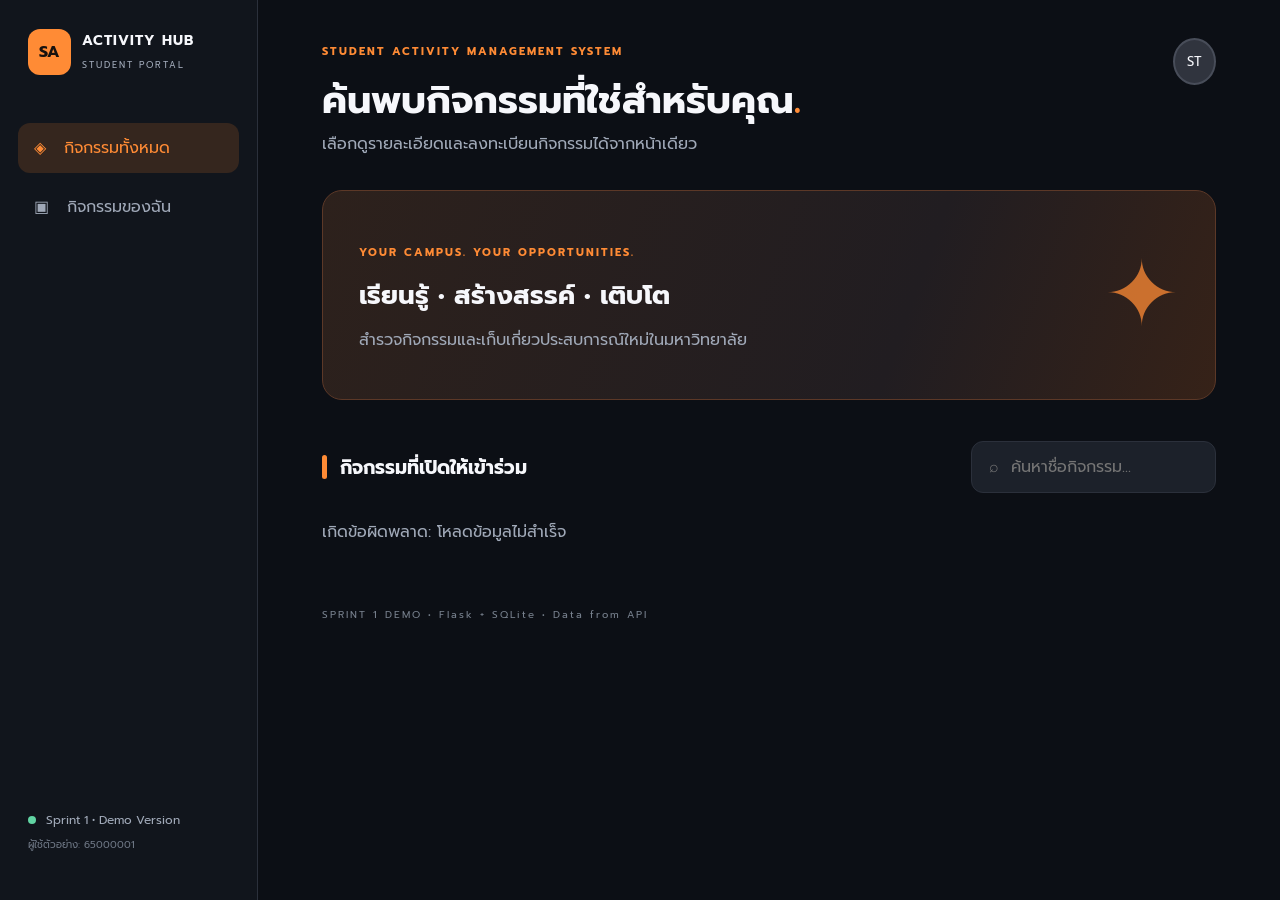
==== templates/index.html @ 56a92b9c "Update Files" ====
<!doctype html>
<html lang="th">
<head><meta charset="utf-8"><meta name="viewport" content="width=device-width, initial-scale=1">
<title>Student Activities | Sprint 1</title>
<link rel="stylesheet" href="/static/style.css"></head>
<body>
<div class="shell">
<aside class="sidebar">
  <div class="brand"><span class="mark">SA</span><div><b>ACTIVITY HUB</b><small>STUDENT PORTAL</small></div></div>
  <nav><button class="nav active" data-view="explore">◈ &nbsp; กิจกรรมทั้งหมด</button>
  <button class="nav" data-view="mine">▣ &nbsp; กิจกรรมของฉัน</button></nav>
  <div class="sidefoot"><span class="dot"></span> Sprint 1 • Demo Version<br><small>ผู้ใช้ตัวอย่าง: 65000001</small></div>
</aside>
<main class="main">
  <header><div><span class="eyebrow">STUDENT ACTIVITY MANAGEMENT SYSTEM</span>
  <h1 id="page-title">ค้นพบกิจกรรมที่ใช่สำหรับคุณ<span class="orange">.</span></h1>
  <p id="page-desc">เลือกดูรายละเอียดและลงทะเบียนกิจกรรมได้จากหน้าเดียว</p></div>
  <div class="avatar">ST</div></header>
  <section class="hero"><div><span class="eyebrow">YOUR CAMPUS. YOUR OPPORTUNITIES.</span>
  <h2>เรียนรู้ • สร้างสรรค์ • เติบโต</h2><p>สำรวจกิจกรรมและเก็บเกี่ยวประสบการณ์ใหม่ในมหาวิทยาลัย</p></div>
  <span class="heroicon">✦</span></section>
  <div class="toolbar"><div class="section-label"><span class="bar"></span><h2 id="section-title">กิจกรรมที่เปิดให้เข้าร่วม</h2></div>
  <input id="search" type="search" placeholder="⌕  ค้นหาชื่อกิจกรรม..." aria-label="ค้นหากิจกรรม"></div>
  <div id="status" role="status" aria-live="polite"></div>
  <div id="cards" class="cards"></div>
  <footer>SPRINT 1 DEMO • Flask + SQLite • Data from API</footer>
</main></div>
<dialog id="detail"><div class="dialogbody"><button id="close" class="close" aria-label="ปิด">×</button>
<span class="eyebrow">ACTIVITY DETAILS</span><h2 id="d-title"></h2>
<div class="meta" id="d-meta"></div><p id="d-desc"></p><p id="d-cap"></p>
<button id="register" class="primary">ลงทะเบียนกิจกรรม <span>→</span></button>
<p id="feedback" role="status" aria-live="polite"></p></div></dialog>
<script src="/static/app.js"></script></body></html>
---- static/style.css ----
@import url('https://fonts.googleapis.com/css2?family=Prompt:wght@400;500;600;700&display=swap');
:root{--bg:#0c0f15;--panel:#171b23;--border:#2b303b;--muted:#a0a9b8;--orange:#ff8b35;--white:#f6f7fb}
*{box-sizing:border-box}body{margin:0;background:var(--bg);color:var(--white);font-family:Prompt,'Segoe UI',sans-serif}
button,input{font:inherit}.shell{display:flex;min-height:100vh}.sidebar{width:258px;flex-shrink:0;border-right:1px solid var(--border);padding:29px 18px;display:flex;flex-direction:column;background:#11151c}.brand{display:flex;align-items:center;gap:11px;margin:0 10px 48px}.mark{background:var(--orange);color:#17120f;font-weight:700;padding:11px;border-radius:12px}.brand b{display:block;letter-spacing:1px;font-size:14px}.brand small{font-size:9px;letter-spacing:2px;color:var(--muted)}nav{display:grid;gap:9px}.nav{width:100%;border:0;text-align:left;padding:13px 16px;border-radius:12px;background:transparent;color:var(--muted);cursor:pointer}.nav.active,.nav:hover{background:#35261e;color:var(--orange)}.sidefoot{margin-top:auto;padding:15px 10px;font-size:12px;color:var(--muted);line-height:2}.sidefoot small{color:#6e7785}.dot{display:inline-block;background:#61d4a3;width:8px;height:8px;border-radius:50%;margin-right:6px}.main{max-width:1300px;min-width:0;flex:1;padding:38px 5vw}header{display:flex;align-items:flex-start;justify-content:space-between;gap:20px}h1{font-size:clamp(25px,3vw,38px);margin:12px 0 5px;line-height:1.4}.orange{color:var(--orange)}header p,.hero p{color:var(--muted);margin:0}.eyebrow{color:var(--orange);font-size:11px;letter-spacing:2px;font-weight:700}.avatar{background:#30343e;border:2px solid #484d59;border-radius:50%;padding:12px;font-size:13px}.hero{margin:34px 0 37px;padding:36px;background:linear-gradient(110deg,#2d211c,#211d21 65%,#362218);border:1px solid #5c3827;border-radius:20px;display:flex;justify-content:space-between;align-items:center}.hero h2{font-size:26px;margin:13px 0}.heroicon{font-size:90px;color:var(--orange);opacity:.75}.toolbar{display:flex;justify-content:space-between;align-items:center;gap:15px;margin-bottom:22px}.section-label{display:flex;gap:13px;align-items:center}.section-label h2{font-size:19px}.bar{width:5px;height:24px;border-radius:5px;background:var(--orange)}input{background:#1c212a;color:var(--white);border:1px solid var(--border);padding:13px 17px;border-radius:12px;min-width:240px;outline:none}input:focus{border-color:var(--orange)}.cards{display:grid;grid-template-columns:repeat(auto-fit,minmax(250px,1fr));gap:18px}.card{background:var(--panel);border:1px solid var(--border);border-radius:18px;overflow:hidden;display:flex;flex-direction:column}.art{height:125px;background:linear-gradient(135deg,#4b3023,#1f2530);display:flex;align-items:center;justify-content:center;color:var(--orange);font-size:56px}.cardcontent{padding:20px;display:flex;flex-direction:column;flex:1}.tag{display:inline-block;background:#3c2a1d;color:#ffb578;border-radius:7px;font-size:11px;padding:4px 9px;align-self:flex-start}.card h3{font-size:17px;line-height:1.5;margin:12px 0}.meta{font-size:12px;color:var(--muted);line-height:2}.card .action{margin-top:auto;padding-top:18px}.primary{background:var(--orange);border:0;border-radius:10px;color:#17120f;font-weight:700;padding:12px 16px;cursor:pointer;width:100%;display:flex;justify-content:space-between}.primary:hover{background:#ffa45e}.primary:disabled{opacity:.5;cursor:not-allowed}#status{color:var(--muted);margin:8px 0}footer{margin-top:55px;font-size:10px;letter-spacing:2px;color:#77808d}dialog{border:1px solid #5c3827;border-radius:20px;background:#1b1f27;color:var(--white);width:min(520px,92vw);padding:0}dialog::backdrop{background:#050608cf}.dialogbody{padding:28px;position:relative}.dialogbody h2{margin:15px 0}.dialogbody p{line-height:1.8;color:var(--muted)}.close{position:absolute;right:18px;top:14px;background:transparent;border:0;color:white;font-size:27px;cursor:pointer}#feedback{min-height:24px;color:#7ce1b1!important}@media(max-width:750px){.shell{display:block}.sidebar{width:100%;padding:16px;display:block}.brand{margin:0 0 12px}nav{display:flex}.sidefoot{display:none}.main{padding:25px 18px}.hero{padding:22px}.heroicon{display:none}.toolbar{display:block}input{width:100%;margin-bottom:15px}header .avatar{display:none}}
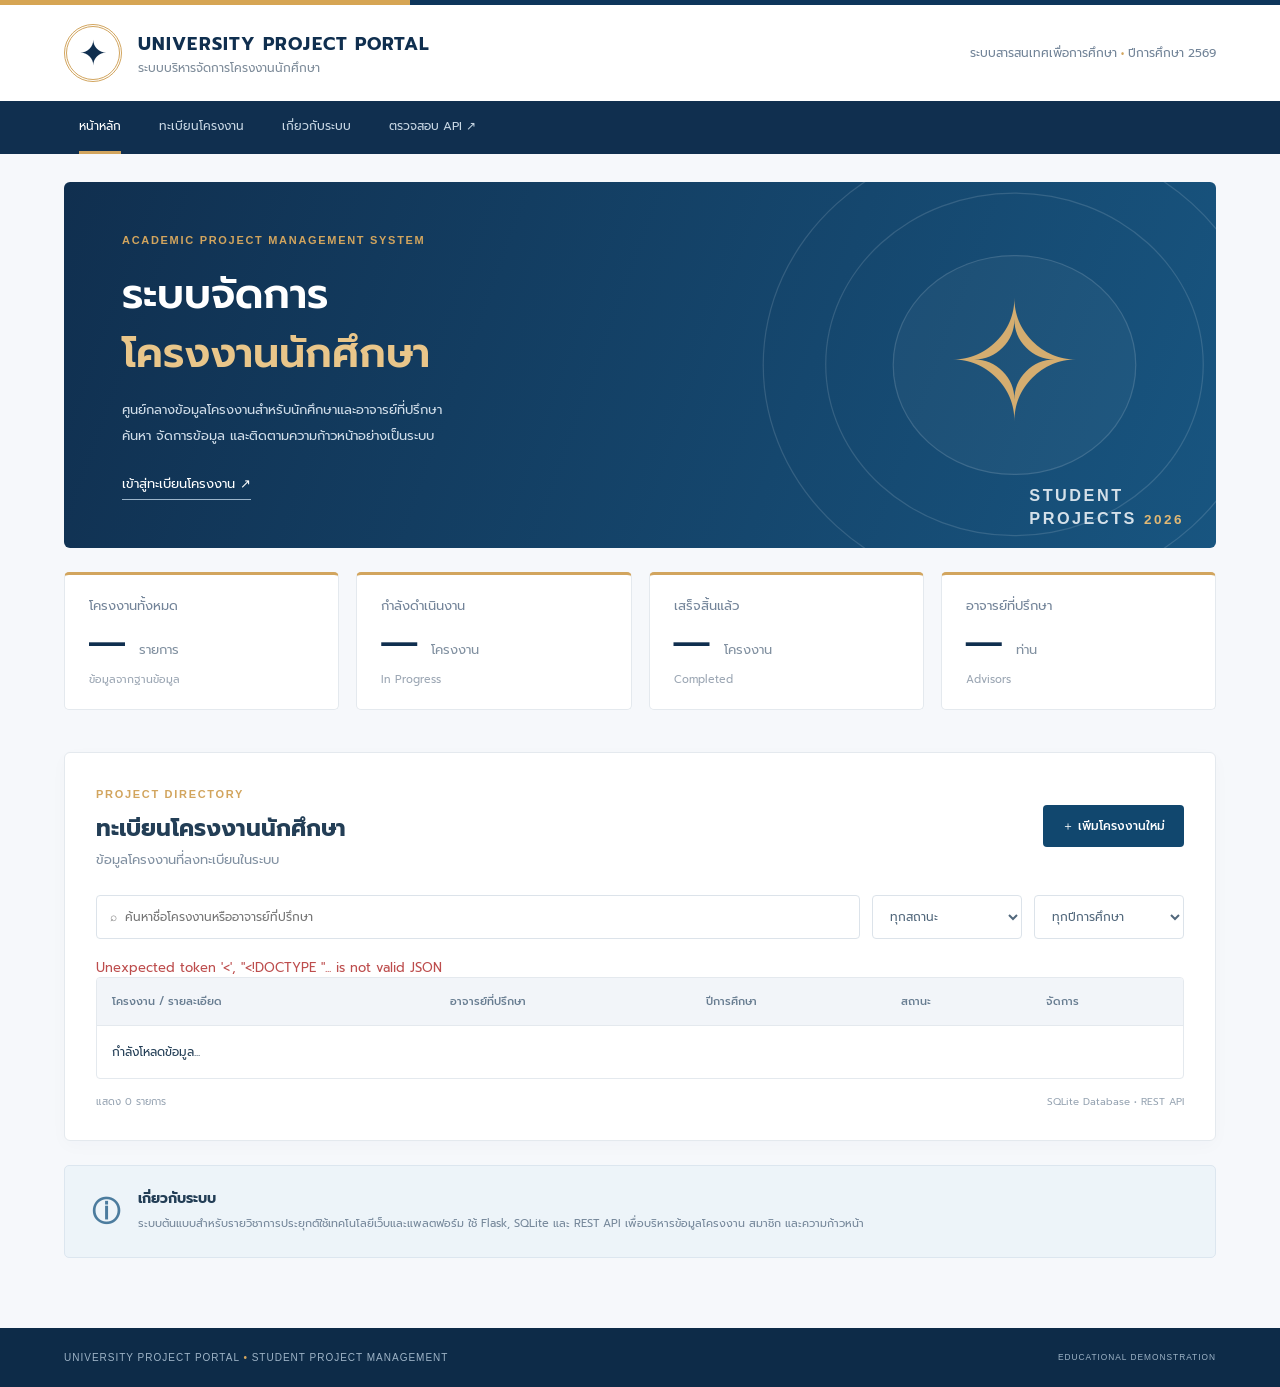
==== commit d855199b: "NewWebSite" ====
--- a/templates/index.html
+++ b/templates/index.html
@@ -1,33 +1 @@
-<!doctype html>
-<html lang="th">
-<head><meta charset="utf-8"><meta name="viewport" content="width=device-width, initial-scale=1">
-<title>Student Activities | Sprint 1</title>
-<link rel="stylesheet" href="/static/style.css"></head>
-<body>
-<div class="shell">
-<aside class="sidebar">
-  <div class="brand"><span class="mark">SA</span><div><b>ACTIVITY HUB</b><small>STUDENT PORTAL</small></div></div>
-  <nav><button class="nav active" data-view="explore">◈ &nbsp; กิจกรรมทั้งหมด</button>
-  <button class="nav" data-view="mine">▣ &nbsp; กิจกรรมของฉัน</button></nav>
-  <div class="sidefoot"><span class="dot"></span> Sprint 1 • Demo Version<br><small>ผู้ใช้ตัวอย่าง: 65000001</small></div>
-</aside>
-<main class="main">
-  <header><div><span class="eyebrow">STUDENT ACTIVITY MANAGEMENT SYSTEM</span>
-  <h1 id="page-title">ค้นพบกิจกรรมที่ใช่สำหรับคุณ<span class="orange">.</span></h1>
-  <p id="page-desc">เลือกดูรายละเอียดและลงทะเบียนกิจกรรมได้จากหน้าเดียว</p></div>
-  <div class="avatar">ST</div></header>
-  <section class="hero"><div><span class="eyebrow">YOUR CAMPUS. YOUR OPPORTUNITIES.</span>
-  <h2>เรียนรู้ • สร้างสรรค์ • เติบโต</h2><p>สำรวจกิจกรรมและเก็บเกี่ยวประสบการณ์ใหม่ในมหาวิทยาลัย</p></div>
-  <span class="heroicon">✦</span></section>
-  <div class="toolbar"><div class="section-label"><span class="bar"></span><h2 id="section-title">กิจกรรมที่เปิดให้เข้าร่วม</h2></div>
-  <input id="search" type="search" placeholder="⌕  ค้นหาชื่อกิจกรรม..." aria-label="ค้นหากิจกรรม"></div>
-  <div id="status" role="status" aria-live="polite"></div>
-  <div id="cards" class="cards"></div>
-  <footer>SPRINT 1 DEMO • Flask + SQLite • Data from API</footer>
-</main></div>
-<dialog id="detail"><div class="dialogbody"><button id="close" class="close" aria-label="ปิด">×</button>
-<span class="eyebrow">ACTIVITY DETAILS</span><h2 id="d-title"></h2>
-<div class="meta" id="d-meta"></div><p id="d-desc"></p><p id="d-cap"></p>
-<button id="register" class="primary">ลงทะเบียนกิจกรรม <span>→</span></button>
-<p id="feedback" role="status" aria-live="polite"></p></div></dialog>
-<script src="/static/app.js"></script></body></html>
+<!doctype html><html lang="th"><head><meta charset="utf-8"><meta name="viewport" content="width=device-width,initial-scale=1"><title>University Project Portal | ระบบจัดการโครงงานนักศึกษา</title><link rel="stylesheet" href="/static/style.css"></head><body><div class="goldline"></div><header><div class="logo">✦</div><div class="identity"><strong>UNIVERSITY PROJECT PORTAL</strong><span>ระบบบริหารจัดการโครงงานนักศึกษา</span></div><div class="academic">ระบบสารสนเทศเพื่อการศึกษา <b>•</b> ปีการศึกษา 2569</div></header><nav><div><a href="#home">หน้าหลัก</a><a href="#projects">ทะเบียนโครงงาน</a><a href="#about">เกี่ยวกับระบบ</a><a href="/api/health" target="_blank">ตรวจสอบ API ↗</a></div></nav><main id="home"><section class="hero"><div><span class="eyebrow">ACADEMIC PROJECT MANAGEMENT SYSTEM</span><h1>ระบบจัดการ<br><em>โครงงานนักศึกษา</em></h1><p>ศูนย์กลางข้อมูลโครงงานสำหรับนักศึกษาและอาจารย์ที่ปรึกษา<br>ค้นหา จัดการข้อมูล และติดตามความก้าวหน้าอย่างเป็นระบบ</p><a href="#projects">เข้าสู่ทะเบียนโครงงาน ↗</a></div><div class="heroart"><span>✧</span><div>STUDENT<br>PROJECTS <small>2026</small></div></div></section><section class="stats"><article><label>โครงงานทั้งหมด</label><div><strong id="total">—</strong> รายการ</div><small>ข้อมูลจากฐานข้อมูล</small></article><article><label>กำลังดำเนินงาน</label><div><strong id="ongoing">—</strong> โครงงาน</div><small>In Progress</small></article><article><label>เสร็จสิ้นแล้ว</label><div><strong id="completed">—</strong> โครงงาน</div><small>Completed</small></article><article><label>อาจารย์ที่ปรึกษา</label><div><strong id="advisorsCount">—</strong> ท่าน</div><small>Advisors</small></article></section><section class="panel" id="projects"><div class="panelhead"><div><span class="sectionlabel">PROJECT DIRECTORY</span><h2>ทะเบียนโครงงานนักศึกษา</h2><p>ข้อมูลโครงงานที่ลงทะเบียนในระบบ</p></div><button class="primary" id="addBtn">＋ เพิ่มโครงงานใหม่</button></div><div class="filters"><input id="search" placeholder="⌕  ค้นหาชื่อโครงงานหรืออาจารย์ที่ปรึกษา"><select id="filter"><option value="">ทุกสถานะ</option><option value="planning">กำลังวางแผน</option><option value="in_progress">กำลังดำเนินงาน</option><option value="completed">เสร็จสิ้น</option></select><select id="yearFilter"><option value="">ทุกปีการศึกษา</option></select></div><div id="notice" role="status"></div><div class="tablebox"><table><thead><tr><th>โครงงาน / รายละเอียด</th><th>อาจารย์ที่ปรึกษา</th><th>ปีการศึกษา</th><th>สถานะ</th><th>จัดการ</th></tr></thead><tbody id="rows"><tr><td colspan="5">กำลังโหลดข้อมูล...</td></tr></tbody></table></div><div class="tablefoot"><span id="count">แสดง 0 รายการ</span><span>SQLite Database • REST API</span></div></section><section class="about" id="about"><b>ⓘ</b><div><h3>เกี่ยวกับระบบ</h3><p>ระบบต้นแบบสำหรับรายวิชาการประยุกต์ใช้เทคโนโลยีเว็บและแพลตฟอร์ม ใช้ Flask, SQLite และ REST API เพื่อบริหารข้อมูลโครงงาน สมาชิก และความก้าวหน้า</p></div></section></main><footer>UNIVERSITY PROJECT PORTAL <span>•</span> STUDENT PROJECT MANAGEMENT <small>EDUCATIONAL DEMONSTRATION</small></footer><dialog id="editor"><form id="form"><div class="modalhead"><div><span class="sectionlabel">PROJECT INFORMATION</span><h2 id="formTitle">เพิ่มโครงงานใหม่</h2></div><button type="button" id="close" class="close">×</button></div><label>ชื่อโครงงาน *<input id="title" required maxlength="150"></label><label>รายละเอียดโครงงาน<textarea id="description" rows="3" maxlength="2000"></textarea></label><div class="two"><label>อาจารย์ที่ปรึกษา *<select id="advisor" required></select></label><label>ปีการศึกษา<input type="number" id="year" min="2500" max="2700" value="2569" required></label></div><label>สถานะโครงงาน<select id="status"><option value="planning">กำลังวางแผน</option><option value="in_progress">กำลังดำเนินงาน</option><option value="completed">เสร็จสิ้น</option></select></label><p id="formError" role="alert"></p><div class="buttons"><button type="button" id="cancel" class="secondary">ยกเลิก</button><button class="primary" type="submit">บันทึกข้อมูล →</button></div></form></dialog><dialog id="details"><div class="modalhead"><div><span class="sectionlabel">PROJECT DETAILS</span><h2 id="detailTitle">รายละเอียดโครงงาน</h2></div><button class="close" id="detailClose">×</button></div><div id="detailContent"></div></dialog><script src="/static/app.js"></script></body></html>
--- a/static/style.css
+++ b/static/style.css
@@ -1,4 +1 @@
-@import url('https://fonts.googleapis.com/css2?family=Prompt:wght@400;500;600;700&display=swap');
-:root{--bg:#0c0f15;--panel:#171b23;--border:#2b303b;--muted:#a0a9b8;--orange:#ff8b35;--white:#f6f7fb}
-*{box-sizing:border-box}body{margin:0;background:var(--bg);color:var(--white);font-family:Prompt,'Segoe UI',sans-serif}
-button,input{font:inherit}.shell{display:flex;min-height:100vh}.sidebar{width:258px;flex-shrink:0;border-right:1px solid var(--border);padding:29px 18px;display:flex;flex-direction:column;background:#11151c}.brand{display:flex;align-items:center;gap:11px;margin:0 10px 48px}.mark{background:var(--orange);color:#17120f;font-weight:700;padding:11px;border-radius:12px}.brand b{display:block;letter-spacing:1px;font-size:14px}.brand small{font-size:9px;letter-spacing:2px;color:var(--muted)}nav{display:grid;gap:9px}.nav{width:100%;border:0;text-align:left;padding:13px 16px;border-radius:12px;background:transparent;color:var(--muted);cursor:pointer}.nav.active,.nav:hover{background:#35261e;color:var(--orange)}.sidefoot{margin-top:auto;padding:15px 10px;font-size:12px;color:var(--muted);line-height:2}.sidefoot small{color:#6e7785}.dot{display:inline-block;background:#61d4a3;width:8px;height:8px;border-radius:50%;margin-right:6px}.main{max-width:1300px;min-width:0;flex:1;padding:38px 5vw}header{display:flex;align-items:flex-start;justify-content:space-between;gap:20px}h1{font-size:clamp(25px,3vw,38px);margin:12px 0 5px;line-height:1.4}.orange{color:var(--orange)}header p,.hero p{color:var(--muted);margin:0}.eyebrow{color:var(--orange);font-size:11px;letter-spacing:2px;font-weight:700}.avatar{background:#30343e;border:2px solid #484d59;border-radius:50%;padding:12px;font-size:13px}.hero{margin:34px 0 37px;padding:36px;background:linear-gradient(110deg,#2d211c,#211d21 65%,#362218);border:1px solid #5c3827;border-radius:20px;display:flex;justify-content:space-between;align-items:center}.hero h2{font-size:26px;margin:13px 0}.heroicon{font-size:90px;color:var(--orange);opacity:.75}.toolbar{display:flex;justify-content:space-between;align-items:center;gap:15px;margin-bottom:22px}.section-label{display:flex;gap:13px;align-items:center}.section-label h2{font-size:19px}.bar{width:5px;height:24px;border-radius:5px;background:var(--orange)}input{background:#1c212a;color:var(--white);border:1px solid var(--border);padding:13px 17px;border-radius:12px;min-width:240px;outline:none}input:focus{border-color:var(--orange)}.cards{display:grid;grid-template-columns:repeat(auto-fit,minmax(250px,1fr));gap:18px}.card{background:var(--panel);border:1px solid var(--border);border-radius:18px;overflow:hidden;display:flex;flex-direction:column}.art{height:125px;background:linear-gradient(135deg,#4b3023,#1f2530);display:flex;align-items:center;justify-content:center;color:var(--orange);font-size:56px}.cardcontent{padding:20px;display:flex;flex-direction:column;flex:1}.tag{display:inline-block;background:#3c2a1d;color:#ffb578;border-radius:7px;font-size:11px;padding:4px 9px;align-self:flex-start}.card h3{font-size:17px;line-height:1.5;margin:12px 0}.meta{font-size:12px;color:var(--muted);line-height:2}.card .action{margin-top:auto;padding-top:18px}.primary{background:var(--orange);border:0;border-radius:10px;color:#17120f;font-weight:700;padding:12px 16px;cursor:pointer;width:100%;display:flex;justify-content:space-between}.primary:hover{background:#ffa45e}.primary:disabled{opacity:.5;cursor:not-allowed}#status{color:var(--muted);margin:8px 0}footer{margin-top:55px;font-size:10px;letter-spacing:2px;color:#77808d}dialog{border:1px solid #5c3827;border-radius:20px;background:#1b1f27;color:var(--white);width:min(520px,92vw);padding:0}dialog::backdrop{background:#050608cf}.dialogbody{padding:28px;position:relative}.dialogbody h2{margin:15px 0}.dialogbody p{line-height:1.8;color:var(--muted)}.close{position:absolute;right:18px;top:14px;background:transparent;border:0;color:white;font-size:27px;cursor:pointer}#feedback{min-height:24px;color:#7ce1b1!important}@media(max-width:750px){.shell{display:block}.sidebar{width:100%;padding:16px;display:block}.brand{margin:0 0 12px}nav{display:flex}.sidefoot{display:none}.main{padding:25px 18px}.hero{padding:22px}.heroicon{display:none}.toolbar{display:block}input{width:100%;margin-bottom:15px}header .avatar{display:none}}
+@import url('https://fonts.googleapis.com/css2?family=Prompt:wght@300;400;500;600;700&display=swap');:root{--navy:#102f4f;--blue:#174a73;--gold:#d2a55e;--text:#233e56;--muted:#8190a1;--line:#e4e9ee}*{box-sizing:border-box}html{scroll-behavior:smooth}body{margin:0;background:#f6f8fb;color:var(--text);font:13px Prompt,'Segoe UI',sans-serif}.goldline{height:5px;background:linear-gradient(90deg,#d6a554 32%,#0e365b 32%)}header{height:96px;background:#fff;display:flex;align-items:center;padding:0 max(5vw,calc((100vw - 1250px)/2));gap:16px}.logo{width:58px;height:58px;flex-shrink:0;border:3px double var(--gold);border-radius:50%;display:grid;place-items:center;font:34px Georgia;color:var(--navy)}.identity strong{font-size:18px;letter-spacing:1.1px;color:var(--navy);display:block}.identity span{color:#7d8b99;font-size:12px}.academic{margin-left:auto;color:#718397;font-size:12px}.academic b{color:var(--gold)}nav{background:var(--navy)}nav>div{max-width:1250px;margin:auto;display:flex;gap:38px}nav a{color:#c8d7e4;text-decoration:none;padding:16px 0;font-size:12px}nav a:first-child{border-bottom:3px solid var(--gold);color:white}main{max-width:1250px;margin:28px auto 70px}.hero{min-height:326px;background:linear-gradient(110deg,#102f4f,#185580);border-radius:6px;color:#fff;display:flex;justify-content:space-between;overflow:hidden}.hero>div:first-child{padding:48px 58px;z-index:1}.eyebrow,.sectionlabel{font:600 11px Arial;letter-spacing:1.7px;color:var(--gold)}h1{font-size:41px;line-height:1.45;margin:16px 0 10px;font-weight:600}h1 em{color:#e9c68a;font-style:normal}.hero p{line-height:2;color:#d1deea}.hero a{color:white;text-decoration:none;border-bottom:1px solid #9bb4ca;padding-bottom:6px;display:inline-block;margin-top:12px}.heroart{position:relative;width:35%;border-radius:50%;border:1px solid #ffffff22;transform:scale(1.25);display:grid;place-items:center}.heroart:before,.heroart:after{content:'';position:absolute;border:1px solid #ffffff22;border-radius:50%;width:75%;height:75%}.heroart:after{width:48%;height:48%;background:#ffffff09}.heroart>span{font-size:130px;color:#d4ad70;z-index:1}.heroart>div{position:absolute;bottom:50px;right:65px;font:600 13px/1.4 Arial;letter-spacing:2px;color:#d4e0e9}.heroart small{color:#e0b875}.stats{display:grid;grid-template-columns:repeat(4,1fr);gap:17px;margin:24px 0 42px}.stats article{background:#fff;border:1px solid var(--line);border-top:3px solid var(--gold);border-radius:5px;padding:21px 24px}.stats label{color:#738499}.stats article div{margin:6px 0;color:#8190a0}.stats strong{font:600 36px Arial;color:var(--navy);margin-right:9px}.stats small{color:#9ba6b3}.panel{background:#fff;border:1px solid var(--line);border-radius:6px;padding:31px;box-shadow:0 5px 18px #15345306}.panelhead{display:flex;justify-content:space-between;align-items:center;margin-bottom:26px}.panelhead h2{font-size:23px;margin:8px 0 4px}.panelhead p{color:var(--muted);margin:0}.primary,.secondary{border:0;border-radius:4px;padding:12px 19px;font:500 12px Prompt;cursor:pointer}.primary{background:#11476e;color:white}.primary:hover{background:#1a628f}.secondary{background:#eff2f6;color:#3d5469}.filters{display:flex;gap:12px;margin-bottom:19px}.filters input,.filters select{border:1px solid #dce3ea;background:#fff;border-radius:4px;padding:11px 13px;font:12px Prompt;color:#52687c}.filters input{flex:1}.filters select{min-width:150px}.tablebox{overflow:auto;border:1px solid var(--line);border-radius:4px}table{width:100%;min-width:810px;border-collapse:collapse;text-align:left}th{background:#f2f5f9;color:#687d91;font-weight:500;font-size:11px;padding:15px;border-bottom:1px solid var(--line)}td{padding:17px 15px;border-bottom:1px solid #edf0f4;font-size:12px}tr:last-child td{border-bottom:0}.project-title{font-weight:600;color:#15486e;font-size:13px}.desc{color:#8b9aab;font-size:11px;max-width:360px;white-space:nowrap;overflow:hidden;text-overflow:ellipsis}.pill{display:inline-block;border-radius:3px;padding:6px 10px;font-size:11px;white-space:nowrap}.pill.planning{background:#fdf2df;color:#a47424}.pill.in_progress{background:#e9f2fb;color:#21689c}.pill.completed{background:#e8f6ed;color:#2b8b61}.action{border:0;background:none;color:#236a9b;cursor:pointer;font:11px Prompt;padding:4px}.action.danger{color:#b65b59}.tablefoot{display:flex;justify-content:space-between;color:#98a5b3;font-size:10px;margin-top:15px}.about{margin-top:24px;background:#edf4f9;border:1px solid #dce6ef;border-radius:5px;padding:22px 27px;display:flex;gap:18px;align-items:center}.about>b{font-size:28px;color:#4c7c9e}.about h3{margin:0;font-size:14px}.about p{color:#75879a;line-height:1.9;font-size:11px;margin:5px 0 0}footer{background:#0d2b48;color:#9eb4c7;padding:24px max(5vw,calc((100vw - 1250px)/2));font:10px Arial;letter-spacing:1px}footer span{color:var(--gold)}footer small{float:right}dialog{border:0;border-radius:7px;padding:30px;width:min(590px,94vw);max-height:90vh;color:var(--text);font:13px Prompt;box-shadow:0 30px 100px #071a2b66}dialog::backdrop{background:#0c263eaa}.modalhead{display:flex;justify-content:space-between;align-items:start}.modalhead h2{margin:8px 0 20px}.close{border:0;background:none;color:#7e8b98;font-size:28px;cursor:pointer}form label{display:block;margin:12px 0;color:#53677a;font-size:12px}form input,form textarea,form select{display:block;width:100%;margin-top:7px;border:1px solid #dce3ea;border-radius:4px;padding:11px;font:12px Prompt;color:#253c52;background:#fff}.two{display:grid;grid-template-columns:1fr 1fr;gap:15px}.buttons{display:flex;justify-content:end;gap:10px;margin-top:22px}#notice,#formError{color:#bd4d4d}.detailrow{border-bottom:1px solid #e9edf1;padding:10px 0}.detailrow b{display:block;color:#17476c}.bar{height:9px;background:#e8edf3;border-radius:10px;overflow:hidden;margin:8px 0}.bar span{display:block;height:100%;background:#d5a65b}@media(max-width:1320px){main{margin:28px 5vw 70px}nav>div{padding:0 5vw}}@media(max-width:800px){header{padding:16px 5vw;height:auto}.academic{display:none}.identity strong{font-size:12px}nav>div{gap:18px;overflow:auto}nav a{white-space:nowrap}.hero>div:first-child{padding:32px 24px}.heroart{display:none}h1{font-size:30px}.stats{grid-template-columns:repeat(2,1fr);gap:10px}.stats article{padding:15px}.panel{padding:18px}.panelhead{display:block}.panelhead button{margin-top:15px}.filters{flex-wrap:wrap}.filters input{flex-basis:100%}.filters select{flex:1}.two{grid-template-columns:1fr}footer small{display:none}}@media(max-width:430px){.filters select{min-width:0}.hero p br{display:none}}
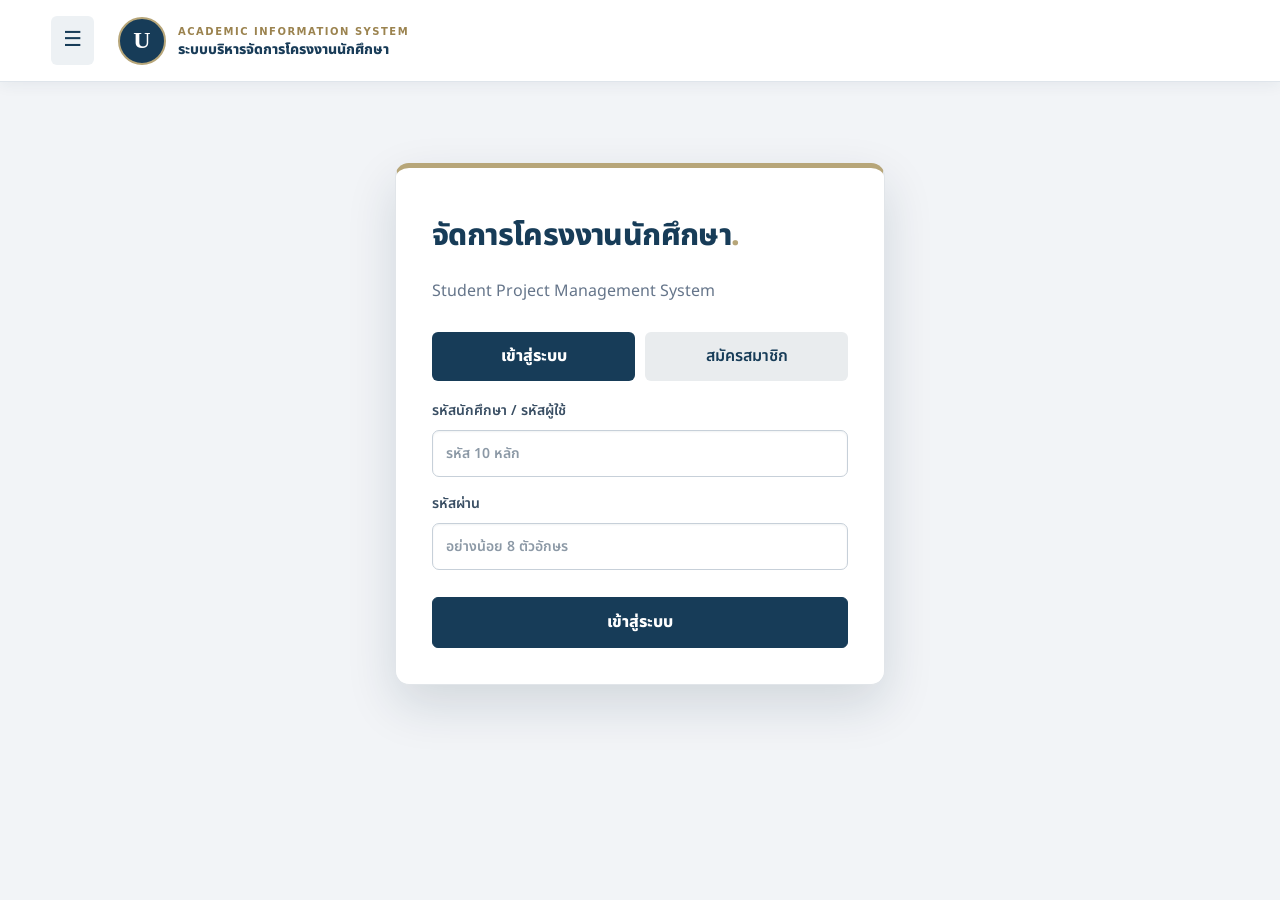
==== commit d9d9ffc6: "Update University Project Portal" ====
--- a/templates/index.html
+++ b/templates/index.html
@@ -1 +1,18 @@
-<!doctype html><html lang="th"><head><meta charset="utf-8"><meta name="viewport" content="width=device-width,initial-scale=1"><title>University Project Portal | ระบบจัดการโครงงานนักศึกษา</title><link rel="stylesheet" href="/static/style.css"></head><body><div class="goldline"></div><header><div class="logo">✦</div><div class="identity"><strong>UNIVERSITY PROJECT PORTAL</strong><span>ระบบบริหารจัดการโครงงานนักศึกษา</span></div><div class="academic">ระบบสารสนเทศเพื่อการศึกษา <b>•</b> ปีการศึกษา 2569</div></header><nav><div><a href="#home">หน้าหลัก</a><a href="#projects">ทะเบียนโครงงาน</a><a href="#about">เกี่ยวกับระบบ</a><a href="/api/health" target="_blank">ตรวจสอบ API ↗</a></div></nav><main id="home"><section class="hero"><div><span class="eyebrow">ACADEMIC PROJECT MANAGEMENT SYSTEM</span><h1>ระบบจัดการ<br><em>โครงงานนักศึกษา</em></h1><p>ศูนย์กลางข้อมูลโครงงานสำหรับนักศึกษาและอาจารย์ที่ปรึกษา<br>ค้นหา จัดการข้อมูล และติดตามความก้าวหน้าอย่างเป็นระบบ</p><a href="#projects">เข้าสู่ทะเบียนโครงงาน ↗</a></div><div class="heroart"><span>✧</span><div>STUDENT<br>PROJECTS <small>2026</small></div></div></section><section class="stats"><article><label>โครงงานทั้งหมด</label><div><strong id="total">—</strong> รายการ</div><small>ข้อมูลจากฐานข้อมูล</small></article><article><label>กำลังดำเนินงาน</label><div><strong id="ongoing">—</strong> โครงงาน</div><small>In Progress</small></article><article><label>เสร็จสิ้นแล้ว</label><div><strong id="completed">—</strong> โครงงาน</div><small>Completed</small></article><article><label>อาจารย์ที่ปรึกษา</label><div><strong id="advisorsCount">—</strong> ท่าน</div><small>Advisors</small></article></section><section class="panel" id="projects"><div class="panelhead"><div><span class="sectionlabel">PROJECT DIRECTORY</span><h2>ทะเบียนโครงงานนักศึกษา</h2><p>ข้อมูลโครงงานที่ลงทะเบียนในระบบ</p></div><button class="primary" id="addBtn">＋ เพิ่มโครงงานใหม่</button></div><div class="filters"><input id="search" placeholder="⌕  ค้นหาชื่อโครงงานหรืออาจารย์ที่ปรึกษา"><select id="filter"><option value="">ทุกสถานะ</option><option value="planning">กำลังวางแผน</option><option value="in_progress">กำลังดำเนินงาน</option><option value="completed">เสร็จสิ้น</option></select><select id="yearFilter"><option value="">ทุกปีการศึกษา</option></select></div><div id="notice" role="status"></div><div class="tablebox"><table><thead><tr><th>โครงงาน / รายละเอียด</th><th>อาจารย์ที่ปรึกษา</th><th>ปีการศึกษา</th><th>สถานะ</th><th>จัดการ</th></tr></thead><tbody id="rows"><tr><td colspan="5">กำลังโหลดข้อมูล...</td></tr></tbody></table></div><div class="tablefoot"><span id="count">แสดง 0 รายการ</span><span>SQLite Database • REST API</span></div></section><section class="about" id="about"><b>ⓘ</b><div><h3>เกี่ยวกับระบบ</h3><p>ระบบต้นแบบสำหรับรายวิชาการประยุกต์ใช้เทคโนโลยีเว็บและแพลตฟอร์ม ใช้ Flask, SQLite และ REST API เพื่อบริหารข้อมูลโครงงาน สมาชิก และความก้าวหน้า</p></div></section></main><footer>UNIVERSITY PROJECT PORTAL <span>•</span> STUDENT PROJECT MANAGEMENT <small>EDUCATIONAL DEMONSTRATION</small></footer><dialog id="editor"><form id="form"><div class="modalhead"><div><span class="sectionlabel">PROJECT INFORMATION</span><h2 id="formTitle">เพิ่มโครงงานใหม่</h2></div><button type="button" id="close" class="close">×</button></div><label>ชื่อโครงงาน *<input id="title" required maxlength="150"></label><label>รายละเอียดโครงงาน<textarea id="description" rows="3" maxlength="2000"></textarea></label><div class="two"><label>อาจารย์ที่ปรึกษา *<select id="advisor" required></select></label><label>ปีการศึกษา<input type="number" id="year" min="2500" max="2700" value="2569" required></label></div><label>สถานะโครงงาน<select id="status"><option value="planning">กำลังวางแผน</option><option value="in_progress">กำลังดำเนินงาน</option><option value="completed">เสร็จสิ้น</option></select></label><p id="formError" role="alert"></p><div class="buttons"><button type="button" id="cancel" class="secondary">ยกเลิก</button><button class="primary" type="submit">บันทึกข้อมูล →</button></div></form></dialog><dialog id="details"><div class="modalhead"><div><span class="sectionlabel">PROJECT DETAILS</span><h2 id="detailTitle">รายละเอียดโครงงาน</h2></div><button class="close" id="detailClose">×</button></div><div id="detailContent"></div></dialog><script src="/static/app.js"></script></body></html>
+<!doctype html><html lang="th"><head><meta charset="utf-8"><meta name="viewport" content="width=device-width,initial-scale=1"><title>University Project Portal | ระบบจัดการโครงงานนักศึกษา</title><link rel="stylesheet" href="/static/style.css"><link rel="stylesheet" href="/static/university-theme.css"><link rel="stylesheet" href="/static/institutional-v4.css"><link rel="stylesheet" href="/static/campus-v5.css"><link rel="stylesheet" href="/static/portal-v6.css"></head><body>
+<aside class="uni-sidebar"><div class="side-identity"><div class="side-seal">U</div><div><strong>UNIVERSITY</strong><small>PROJECT PORTAL</small></div></div><div class="side-label">MAIN MENU</div><a href="#dashboard" data-view="dashboard" class="side-nav active">▦ <span>แดชบอร์ด</span></a><a href="#projects" data-view="projects" class="side-nav">▤ <span>รายการโครงงาน</span></a><a href="#historyPage" data-view="history" class="side-nav">◷ <span>ประวัติการดำเนินงาน</span></a><button class="side-nav" onclick="openChat()">✉ <span>ศูนย์ข้อความ</span></button><a href="#announcements" data-view="announcements" class="side-nav">◈ <span>ประกาศมหาวิทยาลัย</span></a><div class="side-label">ACADEMIC SERVICES</div><a href="#dashboard" data-view="dashboard" class="side-nav">▥ <span>สถิติโครงงาน</span></a><a href="#dashboard" data-view="dashboard" class="side-nav">▦ <span>ข้อมูลตามปีการศึกษา</span></a><a id="sideAdminLink" href="/admin" class="side-nav" hidden>⚙ <span>ระบบหลังบ้าน</span></a><div class="side-footer">STUDENT PROJECT MANAGEMENT<br>ACADEMIC INFORMATION SYSTEM</div></aside><header><button class="sidebar-toggle" type="button" aria-label="เปิดปิดเมนู" onclick="document.body.classList.toggle('sidebar-collapsed')">☰</button><div class="brand"><span class="university-logo" aria-hidden="true">U</span><span><small>ACADEMIC INFORMATION SYSTEM</small><br>ระบบบริหารจัดการโครงงานนักศึกษา</span></div><nav class="topnav"><a href="#workspace">แดชบอร์ด</a><a href="#projectList">โครงงาน</a><a href="#history">ประวัติ</a><button class="ghost" onclick="openChat()">✉ ติดต่ออาจารย์ / ผู้ดูแล</button></nav><div class="header-actions"><a id="adminQuickLink" class="admin-quick-link" href="/admin" hidden>⚙ เข้าสู่ระบบหลังบ้าน</a><div id="who"></div></div></header>
+<main>
+<section id="auth" class="auth"><div class="panel"><h1>จัดการโครงงานนักศึกษา<span class="accent">.</span></h1><p class="muted">Student Project Management System</p><div class="tabs"><button id="tabLogin" class="active" onclick="authMode('login')">เข้าสู่ระบบ</button><button id="tabRegister" onclick="authMode('register')">สมัครสมาชิก</button></div><form id="authForm"><label>รหัสนักศึกษา / รหัสผู้ใช้<input id="sid" required maxlength="10" inputmode="numeric" placeholder="รหัส 10 หลัก"></label><label id="nameWrap" hidden>ชื่อ-นามสกุล<input id="name" maxlength="100" placeholder="ชื่อสำหรับแสดงในระบบ"></label><label>รหัสผ่าน<input id="password" type="password" minlength="8" required placeholder="อย่างน้อย 8 ตัวอักษร"></label><button class="primary full" id="authSubmit">เข้าสู่ระบบ</button></form></div></section>
+<section id="workspace" hidden>
+<section id="dashboard" class="view-page"><div class="campus-hero"><div class="campus-hero-inner"><small>UNIVERSITY STUDENT SERVICES</small><h1>ยินดีต้อนรับสู่ระบบโครงงาน</h1><p>ศูนย์กลางการบริหารจัดการโครงงานและติดตามความก้าวหน้าทางวิชาการ</p><button class="hero-button" type="button" onclick="navigate('projects')">ดูรายการโครงงาน →</button></div></div><div class="view-title"><h2>ประกาศและข่าวสารล่าสุด</h2><button class="ghost" onclick="navigate('announcements')">ดูประกาศทั้งหมด</button></div><div id="announcementPreview" class="announcement-grid"></div></section>
+<section id="announcements" class="view-page" hidden><div class="page-heading"><small>ACADEMIC NEWS & ANNOUNCEMENTS</small><h1>ประกาศและข่าวสาร</h1><p>ติดตามข่าวประชาสัมพันธ์และการแจ้งปรับปรุงระบบจากผู้ดูแล</p></div><div id="announcementList" class="announcement-grid"></div></section>
+<section id="projects" class="view-page" hidden><div class="campus-banner"><span>ACADEMIC SERVICES · UNIVERSITY PORTAL</span><span>ระบบสารสนเทศเพื่อการบริหารจัดการและติดตามโครงงานนักศึกษา</span></div>
+<div class="hero"><div><p class="eyebrow">UNIVERSITY PROJECT MANAGEMENT</p><h1>ภาพรวมโครงงาน</h1><p class="muted">ติดตามสถานะ จัดการอาจารย์ที่ปรึกษา และตรวจสอบประวัติ</p></div><button id="newBtn" class="primary" onclick="openProject()" hidden>+ เพิ่มโครงงาน</button></div>
+<div class="metrics"><div class="metric"><span>โครงงานทั้งหมด</span><strong id="total">0</strong></div><div class="metric"><span>กำลังดำเนินการ</span><strong id="ongoing">0</strong></div><div class="metric"><span>เสร็จสิ้น</span><strong id="done">0</strong></div><div class="metric"><span>เก็บเข้าประวัติ</span><strong id="archived">0</strong></div></div>
+<div class="layout"><section class="panel grow"><div class="sectionhead"><h2>รายการโครงงาน</h2><div class="filters"><input id="search" placeholder="ค้นหาชื่อโครงงาน..." oninput="renderProjects()"><select id="filter" onchange="renderProjects()"><option value="">ทุกสถานะ</option><option value="planning">วางแผน</option><option value="in_progress">กำลังทำ</option><option value="completed">เสร็จสิ้น</option><option value="archived">ประวัติเก่า</option></select></div></div><div id="projectList" class="projects"></div></section><aside class="panel side"><h2>กราฟสถานะโครงงาน</h2><div id="chart" class="chart"></div><h2>โครงงานตามปีการศึกษา</h2><div id="years" class="chart"></div></aside></div>
+</section><section id="historyPage" class="view-page" hidden><div class="page-heading"><small>PROJECT ACTIVITY LOG</small><h1>ประวัติการดำเนินงาน</h1></div><div class="layout bottom"><section class="panel grow"><div class="sectionhead"><h2>ประวัติการเปลี่ยนแปลง</h2><span class="muted">Audit Log</span></div><div id="history" class="history"></div></section><section class="panel side" id="adminPanel" hidden><h2>จัดการสิทธิ์ผู้ใช้</h2><p class="muted">ผู้ดูแลกำหนดบทบาทอาจารย์จากบัญชีที่ลงทะเบียนแล้ว</p><div id="users"></div></section></div>
+</section></section></main>
+<div id="modal" class="overlay" hidden><div class="dialog"><div class="sectionhead"><h2 id="modalTitle">เพิ่มโครงงาน</h2><button class="ghost" onclick="closeModal()">✕</button></div><form id="projectForm"><label>ชื่อโครงงาน<input id="pTitle" required maxlength="150"></label><label>รายละเอียด<textarea id="pDesc" maxlength="3000" rows="3"></textarea></label><div class="twocol"><label>ปีการศึกษา<input id="pYear" type="number" min="2500" max="2700" value="2569" required></label><label>สถานะ<select id="pStatus"><option value="planning">วางแผน</option><option value="in_progress">กำลังทำ</option><option value="completed">เสร็จสิ้น</option><option value="archived">เก็บเข้าประวัติ</option></select></label></div><label>อาจารย์ที่ปรึกษา<select id="pAdvisor"><option value="">ยังไม่กำหนด</option></select></label><div class="actions"><button type="button" class="ghost" onclick="closeModal()">ยกเลิก</button><button class="primary">บันทึกข้อมูล</button></div></form></div></div>
+<div id="progressEditModal" class="overlay" hidden><div class="dialog small"><div class="sectionhead"><h2>แก้ไขบันทึกความก้าวหน้า</h2><button class="ghost" onclick="document.getElementById('progressEditModal').hidden=true">✕</button></div><form id="progressEditForm"><label>รายละเอียดการดำเนินงาน<textarea id="progressEditNote" maxlength="500" required rows="4"></textarea></label><label>ความก้าวหน้า (%)<input id="progressEditPercent" type="number" min="0" max="100" required></label><div class="actions"><button type="button" class="ghost" onclick="document.getElementById('progressEditModal').hidden=true">ยกเลิก</button><button class="primary">บันทึกการแก้ไข</button></div></form></div></div><div id="boardModal" class="overlay" hidden><div class="dialog board-dialog"><div class="sectionhead"><h2 id="boardTitle">กระดานโครงงาน</h2><button class="ghost" onclick="closeBoard()">✕</button></div><p class="muted" id="boardSubtitle"></p><form id="postForm" class="board-composer" enctype="multipart/form-data"><label>โพสต์อัปเดตโครงงาน<textarea id="postBody" maxlength="3000" rows="3" placeholder="วันนี้ดำเนินงานอะไรไปแล้วบ้าง..."></textarea></label><label>แนบรูปภาพ (ไม่เกิน 5 MB)<input type="file" id="postImage" accept="image/png,image/jpeg,image/webp"></label><button class="primary">เผยแพร่อัปเดต</button></form><div id="boardFeed" class="board-feed"></div></div></div><div id="detailModal" class="overlay" hidden><div class="dialog"><div class="sectionhead"><h2 id="detailTitle">รายละเอียด</h2><button class="ghost" onclick="closeDetail()">✕</button></div><div id="detailContent"></div></div></div>
+<div id="confirmModal" class="overlay" hidden><div class="dialog small"><h2>ยืนยันการลบ?</h2><p id="confirmText"></p><div class="actions"><button class="ghost" onclick="document.getElementById('confirmModal').hidden=true">ยกเลิก</button><button class="danger" id="confirmYes">ลบโครงงาน</button></div></div></div>
+<div id="profileModal" class="overlay" hidden><div class="dialog small"><div class="sectionhead"><h2>โปรไฟล์ของฉัน</h2><button class="ghost" onclick="closeProfile()">✕</button></div><div class="profilehero"><div id="profileAvatar" class="avatar large"></div><div><strong id="profileName"></strong><p class="muted" id="profileId"></p></div></div><form id="profileForm"><label>ชื่อ-นามสกุล<input id="profileNameInput" minlength="2" maxlength="100" required></label><button class="primary full">บันทึกชื่อ</button></form><form id="avatarForm"><label>เปลี่ยนรูปโปรไฟล์ (JPG / PNG / WEBP ไม่เกิน 2 MB)<input id="avatarInput" type="file" accept="image/png,image/jpeg,image/webp" required></label><button class="ghost full">อัปโหลดรูปภาพ</button></form></div></div><div id="chatModal" class="overlay" hidden><div class="dialog chatdialog"><div class="sectionhead"><h2>ศูนย์ข้อความ</h2><button class="ghost" onclick="document.getElementById('chatModal').hidden=true">✕</button></div><div class="chatlayout"><aside id="chatContacts" class="chatcontacts"></aside><section class="chatright"><h3 id="chatTitle">เลือกผู้ติดต่อ</h3><div id="chatMessages" class="chatmessages"></div><form id="chatForm" class="chatinput"><input id="chatInput" maxlength="2000" required placeholder="พิมพ์ข้อความถึงผู้ติดต่อ..."><button class="primary">ส่ง</button></form></section></div><p class="muted">ข้อความจะปรากฏเมื่อเปิดหรือเลือกบทสนทนาใหม่ (ยังไม่ใช่แชทแบบเรียลไทม์)</p></div></div><div id="toast" role="status" aria-live="polite"></div>
+<script src="/static/app.js"></script><script src="/static/portal-v6.js"></script></body></html>
--- a/static/style.css
+++ b/static/style.css
@@ -1 +1,3 @@
-@import url('https://fonts.googleapis.com/css2?family=Prompt:wght@300;400;500;600;700&display=swap');:root{--navy:#102f4f;--blue:#174a73;--gold:#d2a55e;--text:#233e56;--muted:#8190a1;--line:#e4e9ee}*{box-sizing:border-box}html{scroll-behavior:smooth}body{margin:0;background:#f6f8fb;color:var(--text);font:13px Prompt,'Segoe UI',sans-serif}.goldline{height:5px;background:linear-gradient(90deg,#d6a554 32%,#0e365b 32%)}header{height:96px;background:#fff;display:flex;align-items:center;padding:0 max(5vw,calc((100vw - 1250px)/2));gap:16px}.logo{width:58px;height:58px;flex-shrink:0;border:3px double var(--gold);border-radius:50%;display:grid;place-items:center;font:34px Georgia;color:var(--navy)}.identity strong{font-size:18px;letter-spacing:1.1px;color:var(--navy);display:block}.identity span{color:#7d8b99;font-size:12px}.academic{margin-left:auto;color:#718397;font-size:12px}.academic b{color:var(--gold)}nav{background:var(--navy)}nav>div{max-width:1250px;margin:auto;display:flex;gap:38px}nav a{color:#c8d7e4;text-decoration:none;padding:16px 0;font-size:12px}nav a:first-child{border-bottom:3px solid var(--gold);color:white}main{max-width:1250px;margin:28px auto 70px}.hero{min-height:326px;background:linear-gradient(110deg,#102f4f,#185580);border-radius:6px;color:#fff;display:flex;justify-content:space-between;overflow:hidden}.hero>div:first-child{padding:48px 58px;z-index:1}.eyebrow,.sectionlabel{font:600 11px Arial;letter-spacing:1.7px;color:var(--gold)}h1{font-size:41px;line-height:1.45;margin:16px 0 10px;font-weight:600}h1 em{color:#e9c68a;font-style:normal}.hero p{line-height:2;color:#d1deea}.hero a{color:white;text-decoration:none;border-bottom:1px solid #9bb4ca;padding-bottom:6px;display:inline-block;margin-top:12px}.heroart{position:relative;width:35%;border-radius:50%;border:1px solid #ffffff22;transform:scale(1.25);display:grid;place-items:center}.heroart:before,.heroart:after{content:'';position:absolute;border:1px solid #ffffff22;border-radius:50%;width:75%;height:75%}.heroart:after{width:48%;height:48%;background:#ffffff09}.heroart>span{font-size:130px;color:#d4ad70;z-index:1}.heroart>div{position:absolute;bottom:50px;right:65px;font:600 13px/1.4 Arial;letter-spacing:2px;color:#d4e0e9}.heroart small{color:#e0b875}.stats{display:grid;grid-template-columns:repeat(4,1fr);gap:17px;margin:24px 0 42px}.stats article{background:#fff;border:1px solid var(--line);border-top:3px solid var(--gold);border-radius:5px;padding:21px 24px}.stats label{color:#738499}.stats article div{margin:6px 0;color:#8190a0}.stats strong{font:600 36px Arial;color:var(--navy);margin-right:9px}.stats small{color:#9ba6b3}.panel{background:#fff;border:1px solid var(--line);border-radius:6px;padding:31px;box-shadow:0 5px 18px #15345306}.panelhead{display:flex;justify-content:space-between;align-items:center;margin-bottom:26px}.panelhead h2{font-size:23px;margin:8px 0 4px}.panelhead p{color:var(--muted);margin:0}.primary,.secondary{border:0;border-radius:4px;padding:12px 19px;font:500 12px Prompt;cursor:pointer}.primary{background:#11476e;color:white}.primary:hover{background:#1a628f}.secondary{background:#eff2f6;color:#3d5469}.filters{display:flex;gap:12px;margin-bottom:19px}.filters input,.filters select{border:1px solid #dce3ea;background:#fff;border-radius:4px;padding:11px 13px;font:12px Prompt;color:#52687c}.filters input{flex:1}.filters select{min-width:150px}.tablebox{overflow:auto;border:1px solid var(--line);border-radius:4px}table{width:100%;min-width:810px;border-collapse:collapse;text-align:left}th{background:#f2f5f9;color:#687d91;font-weight:500;font-size:11px;padding:15px;border-bottom:1px solid var(--line)}td{padding:17px 15px;border-bottom:1px solid #edf0f4;font-size:12px}tr:last-child td{border-bottom:0}.project-title{font-weight:600;color:#15486e;font-size:13px}.desc{color:#8b9aab;font-size:11px;max-width:360px;white-space:nowrap;overflow:hidden;text-overflow:ellipsis}.pill{display:inline-block;border-radius:3px;padding:6px 10px;font-size:11px;white-space:nowrap}.pill.planning{background:#fdf2df;color:#a47424}.pill.in_progress{background:#e9f2fb;color:#21689c}.pill.completed{background:#e8f6ed;color:#2b8b61}.action{border:0;background:none;color:#236a9b;cursor:pointer;font:11px Prompt;padding:4px}.action.danger{color:#b65b59}.tablefoot{display:flex;justify-content:space-between;color:#98a5b3;font-size:10px;margin-top:15px}.about{margin-top:24px;background:#edf4f9;border:1px solid #dce6ef;border-radius:5px;padding:22px 27px;display:flex;gap:18px;align-items:center}.about>b{font-size:28px;color:#4c7c9e}.about h3{margin:0;font-size:14px}.about p{color:#75879a;line-height:1.9;font-size:11px;margin:5px 0 0}footer{background:#0d2b48;color:#9eb4c7;padding:24px max(5vw,calc((100vw - 1250px)/2));font:10px Arial;letter-spacing:1px}footer span{color:var(--gold)}footer small{float:right}dialog{border:0;border-radius:7px;padding:30px;width:min(590px,94vw);max-height:90vh;color:var(--text);font:13px Prompt;box-shadow:0 30px 100px #071a2b66}dialog::backdrop{background:#0c263eaa}.modalhead{display:flex;justify-content:space-between;align-items:start}.modalhead h2{margin:8px 0 20px}.close{border:0;background:none;color:#7e8b98;font-size:28px;cursor:pointer}form label{display:block;margin:12px 0;color:#53677a;font-size:12px}form input,form textarea,form select{display:block;width:100%;margin-top:7px;border:1px solid #dce3ea;border-radius:4px;padding:11px;font:12px Prompt;color:#253c52;background:#fff}.two{display:grid;grid-template-columns:1fr 1fr;gap:15px}.buttons{display:flex;justify-content:end;gap:10px;margin-top:22px}#notice,#formError{color:#bd4d4d}.detailrow{border-bottom:1px solid #e9edf1;padding:10px 0}.detailrow b{display:block;color:#17476c}.bar{height:9px;background:#e8edf3;border-radius:10px;overflow:hidden;margin:8px 0}.bar span{display:block;height:100%;background:#d5a65b}@media(max-width:1320px){main{margin:28px 5vw 70px}nav>div{padding:0 5vw}}@media(max-width:800px){header{padding:16px 5vw;height:auto}.academic{display:none}.identity strong{font-size:12px}nav>div{gap:18px;overflow:auto}nav a{white-space:nowrap}.hero>div:first-child{padding:32px 24px}.heroart{display:none}h1{font-size:30px}.stats{grid-template-columns:repeat(2,1fr);gap:10px}.stats article{padding:15px}.panel{padding:18px}.panelhead{display:block}.panelhead button{margin-top:15px}.filters{flex-wrap:wrap}.filters input{flex-basis:100%}.filters select{flex:1}.two{grid-template-columns:1fr}footer small{display:none}}@media(max-width:430px){.filters select{min-width:0}.hero p br{display:none}}
+*{box-sizing:border-box}body{margin:0;background:#111215;color:#f4f4f5;font-family:system-ui,"Noto Sans Thai",sans-serif}header{height:74px;border-bottom:1px solid #303136;display:flex;justify-content:space-between;align-items:center;padding:0 max(4vw,22px)}.brand{font-weight:900;letter-spacing:1px;font-size:21px}.brandmark,.accent,.eyebrow{color:#ff842d}main{max-width:1450px;margin:auto;padding:36px 4vw 80px}.muted{color:#9a9ca4}.eyebrow{letter-spacing:2px;font-size:12px;font-weight:800}.hero{display:flex;justify-content:space-between;align-items:center;margin:10px 0 32px;gap:20px}.hero h1,.auth h1{font-size:clamp(30px,4vw,48px);margin:8px 0}.hero p{margin:5px 0}.panel{background:#1c1d22;border:1px solid #303137;border-radius:18px;padding:24px;box-shadow:0 16px 36px #0002}.metrics{display:grid;grid-template-columns:repeat(4,1fr);gap:16px;margin-bottom:24px}.metric{background:#1d1e22;border:1px solid #303137;border-radius:16px;padding:23px}.metric span{color:#a5a5ac;display:block}.metric strong{display:block;font-size:39px;margin-top:8px;color:#ff842d}.layout{display:flex;gap:24px;margin-bottom:24px}.grow{flex:2;min-width:0}.side{flex:1;min-width:270px}.sectionhead{display:flex;justify-content:space-between;align-items:center;gap:14px}.sectionhead h2,.panel h2{font-size:20px}.filters{display:flex;gap:8px}button,input,select,textarea{font:inherit}input,select,textarea{background:#121316;border:1px solid #3a3b41;color:#f4f4f5;border-radius:9px;padding:11px 12px;max-width:100%}input:focus,select:focus,textarea:focus{outline:2px solid #ff842d;border-color:transparent}button{border:0;border-radius:10px;padding:11px 16px;cursor:pointer;transition:transform .16s,filter .16s}button:hover{transform:translateY(-2px);filter:brightness(1.13)}button:disabled{opacity:.45;cursor:not-allowed}.primary{background:#ff842d;color:#171717;font-weight:800}.ghost{background:#34353b;color:#fff}.danger{background:#d43b3b;color:white}.projects{display:grid;gap:12px;margin-top:20px}.project{background:#24252b;border:1px solid #35363b;border-radius:12px;padding:16px;animation:appear .3s ease}.projecttop{display:flex;justify-content:space-between;gap:12px;align-items:center}.project h3{margin:0 0 8px;font-size:17px}.project p{color:#a8a8ae;margin:8px 0}.pill{background:#3b312b;color:#ffae73;padding:5px 9px;border-radius:30px;font-size:12px;white-space:nowrap}.buttons{display:flex;gap:8px;margin-top:14px;flex-wrap:wrap}.buttons button{font-size:13px;padding:7px 11px}.chart{margin:18px 0 28px}.barrow{display:grid;grid-template-columns:110px 1fr 30px;gap:10px;align-items:center;margin:12px 0;font-size:13px}.track{background:#34353b;height:12px;border-radius:12px;overflow:hidden}.fill{height:100%;background:linear-gradient(90deg,#f36b22,#ffad5d);border-radius:12px;animation:grow .7s ease}.historyitem{border-bottom:1px solid #34353b;padding:12px 0;display:flex;justify-content:space-between;gap:10px}.historyitem small{color:#92939a}.userrow{display:flex;justify-content:space-between;gap:8px;align-items:center;border-bottom:1px solid #333;padding:12px 0}.userrow select{width:125px}.auth{min-height:75vh;display:grid;place-items:center}.auth .panel{width:min(100%,490px);padding:36px}.tabs{display:flex;gap:10px;margin:28px 0 18px}.tabs button{flex:1;background:#303137;color:#fff}.tabs button.active{background:#ff842d;color:#111;font-weight:800}label{display:block;margin:15px 0;font-size:14px;color:#d4d4d7}label input,label select,label textarea{display:block;width:100%;margin-top:8px}.full{width:100%;margin-top:12px}.overlay{position:fixed;inset:0;background:#000b;display:grid;place-items:center;z-index:10;padding:15px;animation:appear .2s}.overlay[hidden],[hidden]{display:none!important}.dialog{width:min(100%,620px);max-height:90vh;overflow:auto;background:#222329;border:1px solid #484951;border-radius:20px;padding:26px;box-shadow:0 20px 90px #0009}.dialog.small{max-width:430px}.twocol{display:grid;grid-template-columns:1fr 1fr;gap:12px}.actions{display:flex;justify-content:flex-end;gap:10px;margin-top:20px}#toast{position:fixed;bottom:24px;right:24px;background:#2c2d32;border-left:5px solid #ff842d;color:white;padding:14px 20px;border-radius:10px;box-shadow:0 12px 36px #0008;opacity:0;transform:translateY(25px);transition:.25s;pointer-events:none;z-index:30;max-width:360px}#toast.show{opacity:1;transform:none}@keyframes appear{from{opacity:0;transform:translateY(12px)}to{opacity:1;transform:none}}@keyframes grow{from{width:0}}@media(max-width:900px){.layout{flex-direction:column}.metrics{grid-template-columns:repeat(2,1fr)}.sectionhead{align-items:flex-start;flex-direction:column}.filters{width:100%}.filters input{flex:1}}@media(max-width:550px){.hero{align-items:flex-start;flex-direction:column}.metrics{gap:9px}.metric{padding:14px}.metric strong{font-size:29px}.twocol{grid-template-columns:1fr}.filters{flex-direction:column}.brand{font-size:17px}}
+/* University identity and account system */
+header{background:#191a1e;position:sticky;top:0;z-index:5;box-shadow:0 8px 30px #0004}.brand{display:flex;align-items:center;gap:12px;line-height:1.1}.brand small{font-size:9px;color:#c7c7ce;letter-spacing:2px}.university-logo{display:grid;place-items:center;width:46px;height:46px;border:2px solid #ff842d;border-radius:12px;color:#ff842d;font-size:28px;font-weight:900;box-shadow:inset 0 0 0 3px #26272b}.topnav{display:flex;gap:25px}.topnav a{color:#bcbec5;text-decoration:none;font-size:14px}.topnav a:hover{color:#ff842d}.campus-banner{border-radius:14px;background:linear-gradient(115deg,#3c2619,#24252a 65%);border:1px solid #684129;padding:12px 20px;margin-bottom:28px;display:flex;justify-content:space-between;gap:12px;color:#e9d5c3;font-size:13px}.campus-banner span:first-child{color:#ffad6d;font-weight:800;letter-spacing:2px}.account{position:relative}.account-button{background:#28292f;color:white;display:flex;gap:10px;align-items:center;padding:7px 12px;border:1px solid #3c3d43}.account-label{text-align:left;display:flex;flex-direction:column;gap:3px;max-width:150px}.account-label b{font-size:13px;overflow:hidden;text-overflow:ellipsis;white-space:nowrap}.account-label small{font-size:11px;color:#ffad73}.avatar{width:35px;height:35px;display:grid;place-items:center;border-radius:50%;background:#f18538;color:#151515;font-weight:800;object-fit:cover;flex-shrink:0}.avatar.large{width:75px;height:75px;font-size:27px}.account-menu{position:absolute;right:0;top:calc(100% + 9px);background:#2a2b31;border:1px solid #45464c;border-radius:12px;padding:8px;min-width:235px;box-shadow:0 15px 35px #0008}.account-menu button{display:block;width:100%;text-align:left;background:transparent;color:white}.account-menu button:hover{background:#3b3c43}.profilehero{display:flex;align-items:center;gap:15px;background:#303137;border-radius:13px;padding:14px;margin:14px 0}.profilehero p{margin:6px 0 0}.useridentity,.useractions{display:flex;align-items:center;gap:8px}.useractions button{font-size:12px;padding:7px}.userrow{flex-wrap:wrap}@media(max-width:1000px){.topnav{display:none}}@media(max-width:520px){.account-label{display:none}.campus-banner{flex-direction:column}.brand{font-size:14px}.brand small{font-size:7px}.university-logo{width:38px;height:38px}}
--- a/static/university-theme.css
+++ b/static/university-theme.css
@@ -0,0 +1,20 @@
+/* Official university visual system: navy / ivory / muted gold */
+:root{--navy:#102c4a;--navy-dark:#091e35;--navy-soft:#1c4265;--cream:#f7f3e9;--paper:#fffdf8;--gold:#b78a3a;--gold-light:#e8d5a7;--ink:#203348;--muted:#6f7c8b;--line:#e5e0d6}
+body{background:var(--cream);color:var(--ink);font-family:"Noto Sans Thai",Tahoma,system-ui,sans-serif;line-height:1.6}
+header{background:var(--navy);border-bottom:4px solid var(--gold);box-shadow:0 4px 16px #0c294023;min-height:88px;height:auto;padding-top:12px;padding-bottom:12px}
+.brand{color:#fff;font-family:Georgia,"Noto Sans Thai",serif;letter-spacing:.25px;display:flex;align-items:center;gap:12px}
+.brand small{color:var(--gold-light);letter-spacing:1.4px;font-family:system-ui,sans-serif;font-size:9px}
+.university-logo{background:var(--paper);color:var(--navy);border:2px solid var(--gold);box-shadow:0 0 0 3px #ffffff22;font-family:Georgia,serif}
+.accent,.brand .accent,.eyebrow{color:var(--gold)}.topnav a{color:#f4efe5;font-weight:600}.topnav a:hover{color:var(--gold-light)}
+main{max-width:1510px}.campus-banner{background:linear-gradient(105deg,var(--navy),#254c70);color:#fff;border:0;border-left:5px solid var(--gold);border-radius:4px;padding:15px 23px;box-shadow:0 8px 22px #102c4a1c}.campus-banner span:first-child{color:var(--gold-light)}
+.hero{padding:5px 0 2px}.hero h1,.auth h1{color:var(--navy);font-weight:800;letter-spacing:-.6px}.hero .muted{font-size:15px}.eyebrow{font-weight:800}.muted{color:var(--muted)}
+.panel,.metric{background:var(--paper);border:1px solid var(--line);border-radius:9px;box-shadow:0 4px 17px #162e4510}.panel{padding:25px}.panel h2{color:var(--navy);font-weight:800}.metric{border-top:3px solid var(--gold);padding:20px 23px}.metric span{color:#6b7888;font-size:13px;font-weight:600}.metric strong{color:var(--navy);font-size:37px}
+button{border-radius:6px;transition:transform .15s,background .15s,box-shadow .15s}button:hover{transform:translateY(-1px)}.primary{background:var(--navy);color:#fff;border:1px solid var(--navy)}.primary:hover{background:var(--navy-soft);box-shadow:0 3px 12px #102c4a35}.ghost{background:#eef0f1;color:var(--navy);border:1px solid #d9dfe4}.danger{background:#a33838;color:#fff}
+input,select,textarea{background:#fff;color:var(--ink);border:1px solid #cbd3da;border-radius:5px}input:focus,select:focus,textarea:focus{outline:2px solid #c6a05b;border-color:transparent}
+.project{background:#fff;border:1px solid var(--line);border-left:3px solid var(--gold);border-radius:6px;box-shadow:0 3px 10px #142d4510}.project h3{color:var(--navy)}.project p{color:#596779}.pill{background:#f5ebd5;color:#7a561d;border:1px solid #ead4a8}.track{background:#e8e9e9}.fill{background:linear-gradient(90deg,var(--navy-soft),var(--gold))}.historyitem{border-bottom:1px solid var(--line)}.historyitem small{color:var(--muted)}.userrow{border-bottom:1px solid var(--line)}
+.auth{min-height:70vh}.auth .panel{border-top:5px solid var(--gold);box-shadow:0 20px 50px #0c294024}.tabs button{background:#e9ecee;color:var(--navy)}.tabs button.active{background:var(--navy);color:#fff}.auth label,.dialog label{color:#394e63}
+.account-button{background:#ffffff15;border:1px solid #ffffff45;color:#fff}.account-label small{color:var(--gold-light)}.account-menu{background:var(--paper);border:1px solid var(--line);box-shadow:0 12px 32px #091e3535}.account-menu button{color:var(--navy)}.account-menu button:hover{background:#f1ebdf}.avatar{background:var(--gold-light);color:var(--navy);border:1px solid var(--gold)}
+.dialog{background:var(--paper);border:1px solid var(--line);border-top:5px solid var(--gold);box-shadow:0 20px 80px #06172a55}.dialog h2{color:var(--navy)}.profilehero{background:#f1f0ec}.overlay{background:#08192bbd}#toast{background:var(--navy);border-left:5px solid var(--gold);color:#fff}
+@media(max-width:650px){header{gap:8px}.panel{padding:18px}.metric{padding:14px}.brand{gap:8px}}
+
+.admin-link{display:block;color:#173657;padding:12px;text-decoration:none}.admin-link:hover{background:#f4e8d2}.chatdialog{max-width:950px;width:96vw}.chatlayout{display:grid;grid-template-columns:240px 1fr;gap:16px}.chatcontacts{display:flex;flex-direction:column;gap:8px;max-height:450px;overflow:auto}.chatright{min-width:0}.chatmessages{height:320px;overflow:auto;background:#f8f5ed;border:1px solid #e4dbc9;border-radius:12px;padding:14px}.bubble{background:#e4eaf0;border-radius:12px;padding:10px;margin:8px 15% 8px 0;overflow-wrap:anywhere}.bubble.mine{background:#efe0b8;margin:8px 0 8px 15%}.bubble small{display:block;font-size:10px;color:#596272;margin-top:5px}.chatinput{display:flex;gap:8px}.chatinput input{flex:1}.contact{text-align:left}@media(max-width:650px){.chatlayout{grid-template-columns:1fr}.chatcontacts{max-height:120px}.chatmessages{height:250px}}
--- a/static/institutional-v4.css
+++ b/static/institutional-v4.css
@@ -0,0 +1,77 @@
+
+/* University Institutional Design System — v4 */
+@import url('https://fonts.googleapis.com/css2?family=Noto+Sans+Thai:wght@400;500;600;700;800&display=swap');
+:root{--navy:#102b4c;--navy-dark:#071b32;--navy-soft:#244765;--cream:#f6f3ec;--paper:#fff;--gold:#b28b45;--gold-light:#ebd8ae;--ink:#23374e;--muted:#65758a;--line:#e2e6e9;--shadow:0 6px 24px rgba(15,39,68,.07)}
+html{scroll-behavior:smooth;scroll-padding-top:115px}
+body{font-family:"Noto Sans Thai",Tahoma,system-ui,sans-serif;background:var(--cream);color:var(--ink);line-height:1.65}
+*,*::before,*::after{box-sizing:border-box}
+::selection{background:#e8d4a6;color:#142c46}
+::-webkit-scrollbar{width:10px;height:10px}
+::-webkit-scrollbar-track{background:#edeae3}
+::-webkit-scrollbar-thumb{background:#a8b3bf;border:2px solid #edeae3;border-radius:12px}
+::-webkit-scrollbar-thumb:hover{background:#657b92}
+header{position:sticky;top:0;z-index:8;min-height:90px;background:var(--navy);border-bottom:4px solid var(--gold);display:flex;align-items:center;gap:24px;box-shadow:0 8px 26px #071b3226}
+.brand{font-size:16px;line-height:1.3;font-weight:800;letter-spacing:0;color:#fff;flex-shrink:0}
+.brand small{font-size:10px;letter-spacing:1.5px;color:var(--gold-light)}
+.university-logo{width:48px;height:48px;min-width:48px;display:grid;place-items:center;background:#fff;color:var(--navy);border:2px solid var(--gold);border-radius:50%;font-family:Georgia,serif;font-size:24px;font-weight:700}
+.topnav{display:flex;gap:20px;align-items:center;flex-wrap:wrap}
+.topnav a{color:#f4f6f8;text-decoration:none;font-size:13px;white-space:nowrap;position:relative}
+.topnav a::after{content:"";height:2px;background:var(--gold-light);position:absolute;left:0;right:100%;bottom:-7px;transition:right .2s}
+.topnav a:hover::after{right:0}
+.topnav .ghost{background:#ffffff15;border:1px solid #ffffff45;color:white;font-size:12px}
+.header-actions{display:flex;align-items:center;gap:12px;margin-left:auto}
+.admin-quick-link{display:inline-flex;align-items:center;gap:7px;padding:11px 15px;background:var(--gold-light);color:var(--navy-dark);text-decoration:none;font-size:12px;font-weight:800;border:1px solid #e8c986;border-radius:5px;white-space:nowrap;box-shadow:0 2px 7px #0002;transition:background .2s,transform .2s}
+.admin-quick-link:hover{background:#fff1d0;transform:translateY(-2px)}
+main{padding-top:28px}
+.campus-banner{display:flex;justify-content:space-between;align-items:center;gap:20px;padding:18px 25px;background:linear-gradient(105deg,#0d2a4b,#264969);border-left:5px solid var(--gold);border-radius:5px;box-shadow:var(--shadow);font-size:13px}
+.campus-banner span:first-child{font-size:10px;letter-spacing:1.5px;color:var(--gold-light);font-weight:800}
+.hero h1{font-size:clamp(28px,3vw,42px);font-weight:800}
+.panel,.metric{background:#fff;border:1px solid var(--line);border-radius:10px;box-shadow:var(--shadow)}
+.panel{padding:26px}
+.panel h2{font-size:19px}
+.metric{border-top:4px solid var(--gold);transition:transform .2s,box-shadow .2s}
+.metric:hover{transform:translateY(-3px);box-shadow:0 12px 28px #0f274414}
+.metric strong{font-variant-numeric:tabular-nums}
+.project{background:#fff;border:1px solid var(--line);border-left:4px solid var(--gold);border-radius:8px;transition:transform .2s,box-shadow .2s,border-color .2s}
+.project:hover{transform:translateY(-2px);box-shadow:0 12px 24px #102b4c12;border-color:#d0c2a4}
+.project h3{font-size:16px}
+button,.admin-quick-link{min-height:38px}
+button{font-weight:600;transition:transform .18s,box-shadow .18s,background-color .18s,filter .18s}
+button:active{transform:scale(.98)}
+button:focus-visible,a:focus-visible{outline:3px solid #c89c50;outline-offset:3px}
+input,select,textarea{width:auto;min-height:44px;padding:11px 13px;border:1px solid #c7d0d9;border-radius:7px;background:#fff;color:#203348;box-shadow:inset 0 1px 2px #112d4510;transition:border-color .18s,box-shadow .18s,background-color .18s}
+input:hover,select:hover,textarea:hover{border-color:#8297aa}
+input:focus,select:focus,textarea:focus{outline:0;border-color:var(--gold);box-shadow:0 0 0 4px #b28b4526;background:#fff}
+input::placeholder,textarea::placeholder{color:#8c99a6}
+input:disabled,select:disabled,textarea:disabled{background:#eff1f3;color:#75818d;cursor:not-allowed}
+input[type="file"]{padding:10px;background:#f9fafb;cursor:pointer}
+input[type="file"]::file-selector-button{background:var(--navy);color:white;border:0;border-radius:5px;padding:8px 12px;margin-right:12px;cursor:pointer}
+input[type="checkbox"],input[type="radio"]{width:auto;min-height:0;accent-color:var(--navy)}
+select{appearance:none;padding-right:36px;background-image:url("data:image/svg+xml,%3Csvg xmlns='http://www.w3.org/2000/svg' width='14' height='10' viewBox='0 0 14 10'%3E%3Cpath d='m2 2 5 5 5-5' fill='none' stroke='%23102b4c' stroke-width='2' stroke-linecap='round'/%3E%3C/svg%3E");background-position:right 12px center;background-repeat:no-repeat}
+textarea{resize:vertical;min-height:95px}
+.filters input{min-width:175px}
+label{font-weight:600}
+.account-button{border-radius:6px;min-height:50px}
+.account-menu{z-index:20;border-radius:8px;animation:menuReveal .2s ease both}
+.account-menu button,.account-menu a{font-size:13px}
+.auth .panel{max-width:510px;border-top:5px solid var(--gold);animation:rise .55s ease both}
+.auth h1{font-size:30px}
+.dialog{border-radius:12px;animation:dialogReveal .24s cubic-bezier(.2,.7,.2,1) both}
+.overlay{animation:fadeIn .2s ease both;backdrop-filter:blur(3px)}
+#toast{border-radius:8px;box-shadow:0 12px 35px #061b3266}
+.historyitem{transition:background .2s;padding:14px 8px;border-radius:4px}
+.historyitem:hover{background:#f8f6f0}
+.chatmessages{scrollbar-width:thin;scrollbar-color:#aab6c0 #f8f5ed}
+.chatcontacts{scrollbar-width:thin}
+.bubble{animation:rise .22s ease both}
+@keyframes rise{from{opacity:0;transform:translateY(12px)}to{opacity:1;transform:translateY(0)}}
+@keyframes fadeIn{from{opacity:0}to{opacity:1}}
+@keyframes dialogReveal{from{opacity:0;transform:translateY(18px) scale(.985)}to{opacity:1;transform:translateY(0) scale(1)}}
+@keyframes menuReveal{from{opacity:0;transform:translateY(-7px)}to{opacity:1;transform:translateY(0)}}
+.metrics .metric:nth-child(1){animation:rise .35s both}
+.metrics .metric:nth-child(2){animation:rise .4s .06s both}
+.metrics .metric:nth-child(3){animation:rise .45s .12s both}
+.metrics .metric:nth-child(4){animation:rise .5s .18s both}
+@media(max-width:1200px){header{flex-wrap:wrap;gap:12px}.topnav{order:3;width:100%;justify-content:center;border-top:1px solid #ffffff2b;padding-top:9px}.header-actions{margin-left:auto}}
+@media(max-width:680px){header{padding:12px 18px}.brand{font-size:13px}.university-logo{width:40px;height:40px;min-width:40px}.header-actions{width:100%;justify-content:space-between}.topnav{gap:10px;justify-content:flex-start;overflow-x:auto;flex-wrap:nowrap}.topnav a{font-size:12px}.campus-banner{flex-direction:column;align-items:flex-start;gap:4px}.admin-quick-link{font-size:11px}.panel{padding:18px}.dialog{padding:18px}.filters input{min-width:0}}
+@media(prefers-reduced-motion:reduce){*,*::before,*::after{animation-duration:.01ms!important;animation-iteration-count:1!important;transition-duration:.01ms!important;scroll-behavior:auto!important}}
--- a/static/campus-v5.css
+++ b/static/campus-v5.css
@@ -0,0 +1,38 @@
+/* Campus dashboard inspired by the supplied university portal layout */
+:root{--sidebar-width:270px;--navy:#173c58;--gold:#b7a679}
+body{background:#f2f4f7;color:#1c2e3c}
+.uni-sidebar{position:fixed;left:0;top:0;bottom:0;width:var(--sidebar-width);background:#173c58;color:white;z-index:11;display:flex;flex-direction:column;overflow-y:auto;padding:22px 13px;box-shadow:4px 0 16px #09263b18;transition:transform .25s}
+.side-identity{display:flex;align-items:center;gap:11px;padding:8px 12px 24px;border-bottom:1px solid #ffffff25;margin-bottom:24px}
+.side-seal{width:51px;height:51px;display:grid;place-items:center;background:#b7a679;color:white;font:700 29px Georgia,serif;border:2px solid #e1d6b4}
+.side-identity strong{display:block;letter-spacing:1.1px;font-size:16px}.side-identity small{display:block;font-size:10px;color:#d5dce4;letter-spacing:1px}
+.side-label{font-size:10px;letter-spacing:1.8px;font-weight:800;color:#b8c9d8;padding:10px 14px;margin-top:8px}
+.side-nav{width:100%;border:0;text-align:left;background:transparent;color:#f4f7fa;display:flex;align-items:center;gap:13px;text-decoration:none;padding:13px 14px;border-radius:8px;font-size:14px;font-weight:600;transition:background .2s,color .2s,transform .2s}
+.side-nav:hover,.side-nav.active{background:#b7a679;color:#173c58;transform:translateX(2px)}
+.side-nav span{flex:1}
+.side-footer{margin-top:auto;border-top:1px solid #ffffff26;padding:22px 12px 5px;font-size:9px;letter-spacing:1px;line-height:1.9;color:#bdcbd6}
+body>header{margin-left:var(--sidebar-width);background:#fff;border-bottom:1px solid #dfe5eb;min-height:82px;box-shadow:0 3px 14px #183a5410;position:sticky}
+body>header .brand{color:#193c58;font-size:14px}
+body>header .brand small{color:#9b834f}
+body>header .university-logo{background:#173c58;color:white}
+body>header .topnav{display:none}
+body>header #who{color:#193c58}
+body>main{margin-left:var(--sidebar-width);max-width:none;padding:27px 32px 65px}
+body>main .campus-banner{background:linear-gradient(95deg,#173c58,#244f6e);min-height:132px;border-left:6px solid #b7a679;border-radius:12px}
+body>main .campus-banner span:last-child{font-size:19px;font-weight:700}
+body>main .hero{margin-top:27px}
+body>main .hero h1{font-size:32px}
+.panel,.metric{border:1px solid #e1e5e9;border-radius:14px;box-shadow:0 4px 16px #193c5810}
+.metric{border-top:0;border-left:4px solid #b7a679}
+.project{border-left:4px solid #b7a679}
+.primary{background:#173c58;color:#fff}
+.primary:hover{background:#255371}
+.admin-quick-link{background:#b7a679;color:#173c58;border-color:#a9986b}
+.sidebar-toggle{background:#edf1f4;color:#173c58;font-size:21px;padding:7px 12px;min-height:40px}
+body.sidebar-collapsed .uni-sidebar{transform:translateX(-100%)}
+body.sidebar-collapsed>header,body.sidebar-collapsed>main{margin-left:0}
+body>header,body>main{transition:margin-left .25s}
+#chart,#years{scroll-margin-top:100px}
+.progress-record{align-items:center}
+@media(max-width:1000px){.uni-sidebar{transform:translateX(-100%)}body>header,body>main{margin-left:0}body.sidebar-collapsed .uni-sidebar{transform:translateX(0)}body>main{padding:20px 15px 50px}}
+@media(max-width:620px){body>header{gap:8px}body>header .brand{font-size:11px}body>main .campus-banner span:last-child{font-size:15px}.side-identity strong{font-size:14px}}
+@media(prefers-reduced-motion:reduce){.uni-sidebar,body>header,body>main{transition:none}}
--- a/static/portal-v6.css
+++ b/static/portal-v6.css
@@ -0,0 +1,18 @@
+/* v6: distinct pages and campus announcement cards */
+.view-page[hidden]{display:none!important}.view-page{animation:pageIn .32s ease both}
+@keyframes pageIn{from{opacity:0;transform:translateY(9px)}to{opacity:1;transform:none}}
+.page-heading{background:white;padding:26px 30px;border-radius:13px;margin:0 0 24px;border:1px solid #e3e8ed}.page-heading small{color:#a18a58;letter-spacing:1.8px;font-weight:800}.page-heading h1{font-size:29px;margin:6px 0}.page-heading p{color:#65758a}
+.campus-hero{min-height:285px;border-radius:16px;background:linear-gradient(100deg,#143a58 5%,#173c58e8 60%,#42617d 100%);color:#fff;display:flex;align-items:center;overflow:hidden;position:relative;margin-bottom:26px}
+.campus-hero:after{content:'U';position:absolute;right:5%;top:-120px;font:bold 420px Georgia,serif;color:#ffffff0b;pointer-events:none}.campus-hero-inner{position:relative;z-index:1;padding:38px 46px}.campus-hero small{color:#e0c991;letter-spacing:2px;font-weight:800}.campus-hero h1{font-size:clamp(26px,3vw,39px);margin:15px 0 8px}.campus-hero p{color:#d9e3eb}.hero-button{background:#b7a679;color:#173c58;font-weight:800;margin-top:14px}
+.view-title{display:flex;align-items:center;justify-content:space-between;gap:12px;margin:20px 0}.view-title h2{font-size:22px}
+.announcement-grid{display:grid;grid-template-columns:repeat(3,minmax(0,1fr));gap:18px;margin:16px 0 30px}.news-card{background:white;border:1px solid #e0e6ec;border-radius:14px;overflow:hidden;box-shadow:0 4px 16px #12395612;transition:transform .2s,box-shadow .2s;animation:pageIn .35s ease both}.news-card:hover{transform:translateY(-4px);box-shadow:0 12px 24px #12395620}.news-card img,.news-placeholder{width:100%;height:175px;object-fit:cover}.news-placeholder{background:linear-gradient(120deg,#143a58,#426783);display:flex;flex-direction:column;align-items:center;justify-content:center;color:#e7d8b3;gap:7px}.news-placeholder strong{color:white;letter-spacing:2px}.news-placeholder span{font-size:11px;letter-spacing:2px}.news-body{padding:18px}.news-body small{font-size:11px;color:#a18a58}.news-body h3{font-size:17px;margin:9px 0}.news-body p{font-size:13px;color:#667789;white-space:pre-wrap;overflow-wrap:anywhere}
+.system-notice{background:#fff6e2;color:#74520e;border:1px solid #d9b66c;border-left:5px solid #b18b45;padding:14px 18px;margin:0 0 20px;border-radius:8px;font-weight:700}
+.stats-panel{margin-top:25px}.stats-panel>.side{width:100%;min-width:0;display:grid;grid-template-columns:1fr 1fr;gap:22px}.stats-panel>.side h2{grid-column:span 1}.stats-panel>.side .chart{margin:0}
+#boardModal{z-index:1300}#detailModal{z-index:1200}#progressEditModal{z-index:2100!important}#confirmModal{z-index:2200}
+.board-dialog{width:min(860px,96vw);max-height:92vh;overflow:auto}.board-composer{background:#f6f8fa;border:1px solid #e2e8ee;border-radius:12px;padding:17px;margin:15px 0}.board-composer textarea{min-height:85px}.board-feed{display:grid;gap:17px;margin-top:20px}.board-post{border:1px solid #e1e6eb;border-radius:13px;background:#fff;padding:20px;animation:pageIn .25s ease}.post-meta{display:flex;gap:12px;align-items:center;flex-wrap:wrap}.post-meta small{color:#8794a2;margin-right:auto}.post-meta button{font-size:12px}.board-post p{white-space:pre-wrap;overflow-wrap:anywhere}.post-photo{display:block;max-width:100%;max-height:430px;object-fit:contain;border-radius:9px;margin:15px 0}.comments{border-top:1px solid #e1e6eb;margin-top:15px;padding-top:12px}.comments h4{margin:5px 0 12px}.comment{background:#f3f6f8;border-radius:8px;padding:10px;display:flex;align-items:center;justify-content:space-between;gap:10px;margin-bottom:8px;font-size:13px}.comment button{font-size:11px;padding:5px 9px}.comment-form{display:flex;gap:8px}.comment-form input{flex:1;min-width:0}.empty-board{padding:25px;background:#f5f7fa;border-radius:12px;color:#667789;text-align:center}
+@media(max-width:950px){.announcement-grid{grid-template-columns:repeat(2,minmax(0,1fr))}}@media(max-width:640px){.announcement-grid{grid-template-columns:1fr}.campus-hero-inner{padding:28px}.stats-panel>.side{display:block}.view-title{flex-direction:column;align-items:flex-start}}
+@media(prefers-reduced-motion:reduce){.view-page,.news-card,.board-post{animation:none!important}}
+
+/* Authentication view must not expose the navigation sidebar. */
+body:has(#auth:not([hidden])) .uni-sidebar{display:none}
+body:has(#auth:not([hidden]))>header,body:has(#auth:not([hidden]))>main{margin-left:0}
